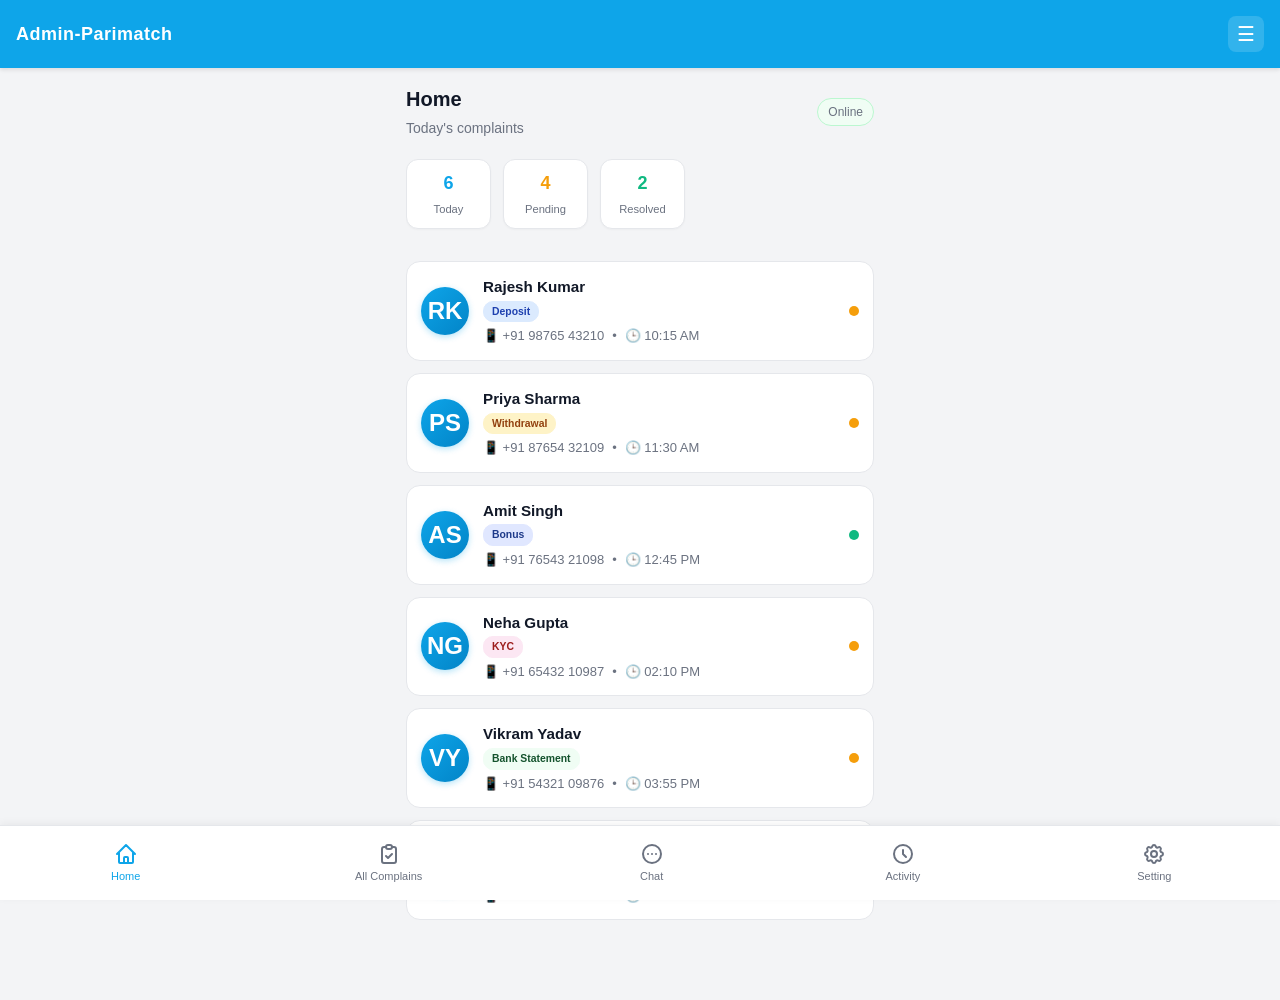
==== Site/admin/index.html @ ba417d4a "Add Admin-Parimatch mobile panel to Site/admin — HTML/CSS/JS - Home: today's users list with complai" ====
<!DOCTYPE html>
<html lang="en">
<head>
  <meta charset="UTF-8">
  <meta name="viewport" content="width=device-width, initial-scale=1.0">
  <title>Admin-Parimatch | Home</title>
  <link rel="stylesheet" href="style.css">
</head>
<body>

  <!-- Header -->
  <header class="admin-header">
    <h1>Admin-Parimatch</h1>
    <button class="nav-toggle" aria-label="Menu">&#9776;</button>
  </header>

  <div class="container">
    <header class="page-header">
      <div>
        <h2>Home</h2>
        <div class="page-subtitle">Today's complaints</div>
      </div>
      <span style="font-size:0.75rem;color:var(--text-muted);background:#f0fdf4;border:1px solid #bbf7d0;border-radius:20px;padding:4px 10px;">Online</span>
    </header>

    <!-- Stats -->
    <div class="stat-row">
      <div class="stat-chip">
        <div class="value" id="stat-total">0</div>
        <div class="label">Today</div>
      </div>
      <div class="stat-chip">
        <div class="value" id="stat-pending" style="color:var(--warning)">0</div>
        <div class="label">Pending</div>
      </div>
      <div class="stat-chip">
        <div class="value" id="stat-resolved" style="color:var(--success)">0</div>
        <div class="label">Resolved</div>
      </div>
    </div>

    <!-- User List -->
    <div class="user-list" id="userList">
      <!-- Complaint cards injected here by JS -->
    </div>
  </div>

  <!-- Bottom Navigation -->
  <nav class="bottom-nav">
    <a href="index.html" class="nav-item active" aria-current="page">
      <svg class="icon" fill="none" stroke="currentColor" viewBox="0 0 24 24"><path stroke-linecap="round" stroke-linejoin="round" stroke-width="2" d="M3 12l2-2m0 0l7-7 7 7M5 10v10a1 1 0 001 1h3m10-11l2 2m-2-2v10a1 1 0 01-1 1h-3m-6 0a1 1 0 001-1v-4a1 1 0 011-1h2a1 1 0 011 1v4a1 1 0 001 1m-6 0h6"></path></svg>
      <span>Home</span>
    </a>
    <a href="all-complaints.html" class="nav-item">
      <svg class="icon" fill="none" stroke="currentColor" viewBox="0 0 24 24"><path stroke-linecap="round" stroke-linejoin="round" stroke-width="2" d="M9 5H7a2 2 0 00-2 2v12a2 2 0 002 2h10a2 2 0 002-2V7a2 2 0 00-2-2h-2M9 5a2 2 0 002 2h2a2 2 0 002-2M9 5a2 2 0 012-2h2a2 2 0 012 2m-6 9l2 2 4-4"></path></svg>
      <span>All Complains</span>
    </a>
    <a href="chat-manage.html" class="nav-item">
      <svg class="icon" fill="none" stroke="currentColor" viewBox="0 0 24 24"><path stroke-linecap="round" stroke-linejoin="round" stroke-width="2" d="M8 12h.01M12 12h.01M16 12h.01M21 12a9 9 0 11-18 0 9 9 0 0118 0z"></path></svg>
      <span>Chat</span>
    </a>
    <a href="activity.html" class="nav-item">
      <svg class="icon" fill="none" stroke="currentColor" viewBox="0 0 24 24"><path stroke-linecap="round" stroke-linejoin="round" stroke-width="2" d="M12 8v4l3 3m6-3a9 9 0 11-18 0 9 9 0 0118 0z"></path></svg>
      <span>Activity</span>
    </a>
    <a href="setting.html" class="nav-item">
      <svg class="icon" fill="none" stroke="currentColor" viewBox="0 0 24 24"><path stroke-linecap="round" stroke-linejoin="round" stroke-width="2" d="M10.325 4.317c.426-1.756 2.924-1.756 3.35 0a1.724 1.724 0 002.573 1.066c1.543-.94 3.31.826 2.37 2.37a1.724 1.724 0 001.065 2.572c1.756.426 1.756 2.924 0 3.35a1.724 1.724 0 00-1.066 2.573c.94 1.543-.826 3.31-2.37 2.37a1.724 1.724 0 00-2.572 1.065c-.426 1.756-2.924 1.756-3.35 0a1.724 1.724 0 00-2.573-1.066c-1.543.94-3.31-.826-2.37-2.37a1.724 1.724 0 00-1.065-2.572c-1.756-.426-1.756-2.924 0-3.35a1.724 1.724 0 001.066-2.573c-.94-1.543.826-3.31 2.37-2.37.996.608 2.296.07 2.572-1.065z"></path><path stroke-linecap="round" stroke-linejoin="round" stroke-width="2" d="M15 12a3 3 0 11-6 0 3 3 0 016 0z"></path></svg>
      <span>Setting</span>
    </a>
  </nav>

  <script src="script.js"></script>
</body>
</html>
---- Site/admin/style.css ----
/* Admin-Parimatch — Mobile First CSS */
* {
  margin: 0;
  padding: 0;
  box-sizing: border-box;
}

:root {
  --primary: #0ea5e9;
  --primary-dark: #0284c7;
  --bg: #f3f4f6;
  --card: #ffffff;
  --text: #111827;
  --text-muted: #6b7280;
  --border: #e5e7eb;
  --success: #10b981;
  --danger: #ef4444;
  --warning: #f59e0b;
}

html {
  font-size: 16px;
}

body {
  font-family: -apple-system, BlinkMacSystemFont, 'Segoe UI', Roboto, 'Helvetica Neue', Arial, sans-serif;
  background: var(--bg);
  color: var(--text);
  line-height: 1.5;
  overflow-x: hidden;
  -webkit-tap-highlight-color: transparent;
}

/* Header */
.admin-header {
  background: var(--primary);
  color: #fff;
  padding: 1rem;
  display: flex;
  align-items: center;
  justify-content: space-between;
  box-shadow: 0 2px 4px rgba(0,0,0,0.1);
}

.admin-header h1 {
  font-size: 1.125rem;
  font-weight: 700;
  letter-spacing: 0.5px;
}

.admin-header .nav-toggle {
  background: rgba(255,255,255,0.15);
  border: none;
  color: #fff;
  width: 36px;
  height: 36px;
  border-radius: 8px;
  cursor: pointer;
  display: flex;
  align-items: center;
  justify-content: center;
  font-size: 1.25rem;
}

/* Bottom Navigation */
.bottom-nav {
  position: fixed;
  bottom: 0;
  left: 0;
  right: 0;
  background: var(--card);
  border-top: 1px solid var(--border);
  display: flex;
  justify-content: space-around;
  padding: 0.6rem 0;
  z-index: 100;
  box-shadow: 0 -2px 8px rgba(0,0,0,0.05);
}

.nav-item {
  display: flex;
  flex-direction: column;
  align-items: center;
  font-size: 0.6875rem;
  color: var(--text-muted);
  text-decoration: none;
  padding: 0.4rem 0.5rem;
  min-width: 60px;
}

.nav-item.active {
  color: var(--primary);
}

.nav-item svg,
.nav-item .icon {
  width: 24px;
  height: 24px;
  margin-bottom: 2px;
}

/* Container */
.container {
  max-width: 500px;
  margin: 0 auto;
  padding: 1rem 1rem 80px 1rem;
}

/* Page header */
.page-header {
  display: flex;
  align-items: center;
  justify-content: space-between;
  margin-bottom: 1.25rem;
}

.page-header h2 {
  font-size: 1.25rem;
  font-weight: 700;
}

.page-subtitle {
  color: var(--text-muted);
  font-size: 0.875rem;
  margin-top: 0.25rem;
}

/* Stat chips */
.stat-row {
  display: flex;
  gap: 0.75rem;
  margin-bottom: 1.5rem;
  overflow-x: auto;
  padding-bottom: 0.5rem;
}

.stat-chip {
  flex: 0 0 auto;
  background: var(--card);
  border: 1px solid var(--border);
  border-radius: 12px;
  padding: 0.625rem 0.875rem;
  display: flex;
  flex-direction: column;
  align-items: center;
  gap: 0.25rem;
  min-width: 85px;
  box-shadow: 0 1px 2px rgba(0,0,0,0.03);
}

.stat-chip .value {
  font-size: 1.125rem;
  font-weight: 800;
  color: var(--primary);
}

.stat-chip .label {
  font-size: 0.7rem;
  color: var(--text-muted);
  text-align: center;
}

/* User List */
.user-list {
  display: flex;
  flex-direction: column;
  gap: 0.75rem;
}

.user-card {
  background: var(--card);
  border: 1px solid var(--border);
  border-radius: 14px;
  padding: 0.875rem;
  display: flex;
  align-items: center;
  gap: 0.875rem;
  cursor: pointer;
  transition: transform 0.1s, box-shadow 0.1s;
  text-decoration: none;
  color: inherit;
}

.user-card:active {
  transform: scale(0.98);
  background: #fafafa;
}

.user-card:hover {
  box-shadow: 0 4px 12px rgba(0,0,0,0.06);
  border-color: var(--primary);
}

.user-avatar {
  width: 48px;
  height: 48px;
  border-radius: 50%;
  background: linear-gradient(135deg, var(--primary), var(--primary-dark));
  color: #fff;
  display: flex;
  align-items: center;
  justify-content: center;
  font-size: 1.5rem;
  font-weight: 700;
  flex-shrink: 0;
  box-shadow: 0 2px 6px rgba(14,165,233,0.3);
}

.user-info {
  flex: 1;
}

.user-name {
  font-weight: 700;
  font-size: 0.95rem;
  color: var(--text);
  margin-bottom: 0.125rem;
}

.user-type {
  font-size: 0.8125rem;
  color: var(--text-muted);
  margin-bottom: 0.25rem;
  display: flex;
  align-items: center;
  gap: 0.4rem;
}

.user-type .badge {
  font-size: 0.65rem;
  padding: 2px 8px;
  border-radius: 10px;
  background: #eff6ff;
  color: var(--primary);
  font-weight: 600;
  border: 1px solid #dbeafe;
}

.user-meta {
  font-size: 0.8125rem;
  color: var(--text-muted);
  display: flex;
  gap: 0.5rem;
}

.user-arrow {
  width: 24px;
  height: 24px;
  color: var(--text-muted);
  flex-shrink: 0;
}

/* Empty state */
.empty-state {
  text-align: center;
  padding: 3rem 1rem;
  color: var(--text-muted);
}

.empty-state .icon {
  font-size: 3rem;
  margin-bottom: 1rem;
  opacity: 0.5;
}

/* Detail Page */
.detail-header {
  background: var(--card);
  border-bottom: 1px solid var(--border);
  padding: 1rem;
  display: flex;
  align-items: center;
  gap: 0.875rem;
}

.back-btn {
  background: none;
  border: none;
  color: var(--text-muted);
  font-size: 1.25rem;
  cursor: pointer;
  padding: 0.25rem;
}

.detail-header h2 {
  font-size: 1rem;
  font-weight: 700;
  flex: 1;
}

.detail-body {
  padding: 1rem;
}

.detail-section {
  margin-bottom: 1.5rem;
}

.detail-section:last-child {
  margin-bottom: 0;
}

.detail-section h3 {
  font-size: 0.875rem;
  font-weight: 700;
  color: var(--text-muted);
  text-transform: uppercase;
  letter-spacing: 0.5px;
  margin-bottom: 0.75rem;
  display: flex;
  align-items: center;
  gap: 0.5rem;
}

.detail-field {
  background: #f9fafb;
  border: 1px solid var(--border);
  border-radius: 10px;
  padding: 0.875rem 1rem;
  margin-bottom: 0.625rem;
  display: flex;
  align-items: center;
  gap: 0.75rem;
}

.detail-field:last-child {
  margin-bottom: 0;
}

.detail-field .label {
  font-size: 0.8rem;
  color: var(--text-muted);
  font-weight: 600;
  min-width: 150px;
}

.detail-field .value {
  font-size: 0.95rem;
  color: var(--text);
  font-weight: 500;
  flex: 1;
}

.image-preview {
  width: 120px;
  height: 120px;
  border-radius: 10px;
  border: 1px dashed var(--border);
  background: #f9fafb;
  display: flex;
  align-items: center;
  justify-content: center;
  overflow: hidden;
}

.image-preview img {
  width: 100%;
  height: 100%;
  object-fit: cover;
}

.image-placeholder {
  color: var(--text-muted);
  font-size: 0.75rem;
  text-align: center;
}

/* Action buttons */
.action-row {
  display: flex;
  gap: 0.75rem;
  margin-top: 1.5rem;
}

.btn {
  flex: 1;
  padding: 0.875rem;
  border-radius: 12px;
  border: none;
  font-size: 0.95rem;
  font-weight: 600;
  cursor: pointer;
  transition: opacity 0.1s;
}

.btn:active {
  opacity: 0.85;
}

.btn-primary {
  background: var(--primary);
  color: #fff;
}

.btn-outline {
  background: #fff;
  border: 1px solid var(--border);
  color: var(--text);
}

/* Scrollbar */
::-webkit-scrollbar {
  width: 6px;
  height: 6px;
}
::-webkit-scrollbar-track {
  background: transparent;
}
::-webkit-scrollbar-thumb {
  background: #cbd5e1;
  border-radius: 3px;
}

/* Mobile tweaks */
@media (max-width: 480px) {
  .container {
    padding: 0.875rem 0.875rem 80px 0.875rem;
  }
  .stat-chip {
    min-width: 80px;
    padding: 0.5rem 0.625rem;
  }
  .stat-chip .value {
    font-size: 1rem;
  }
}
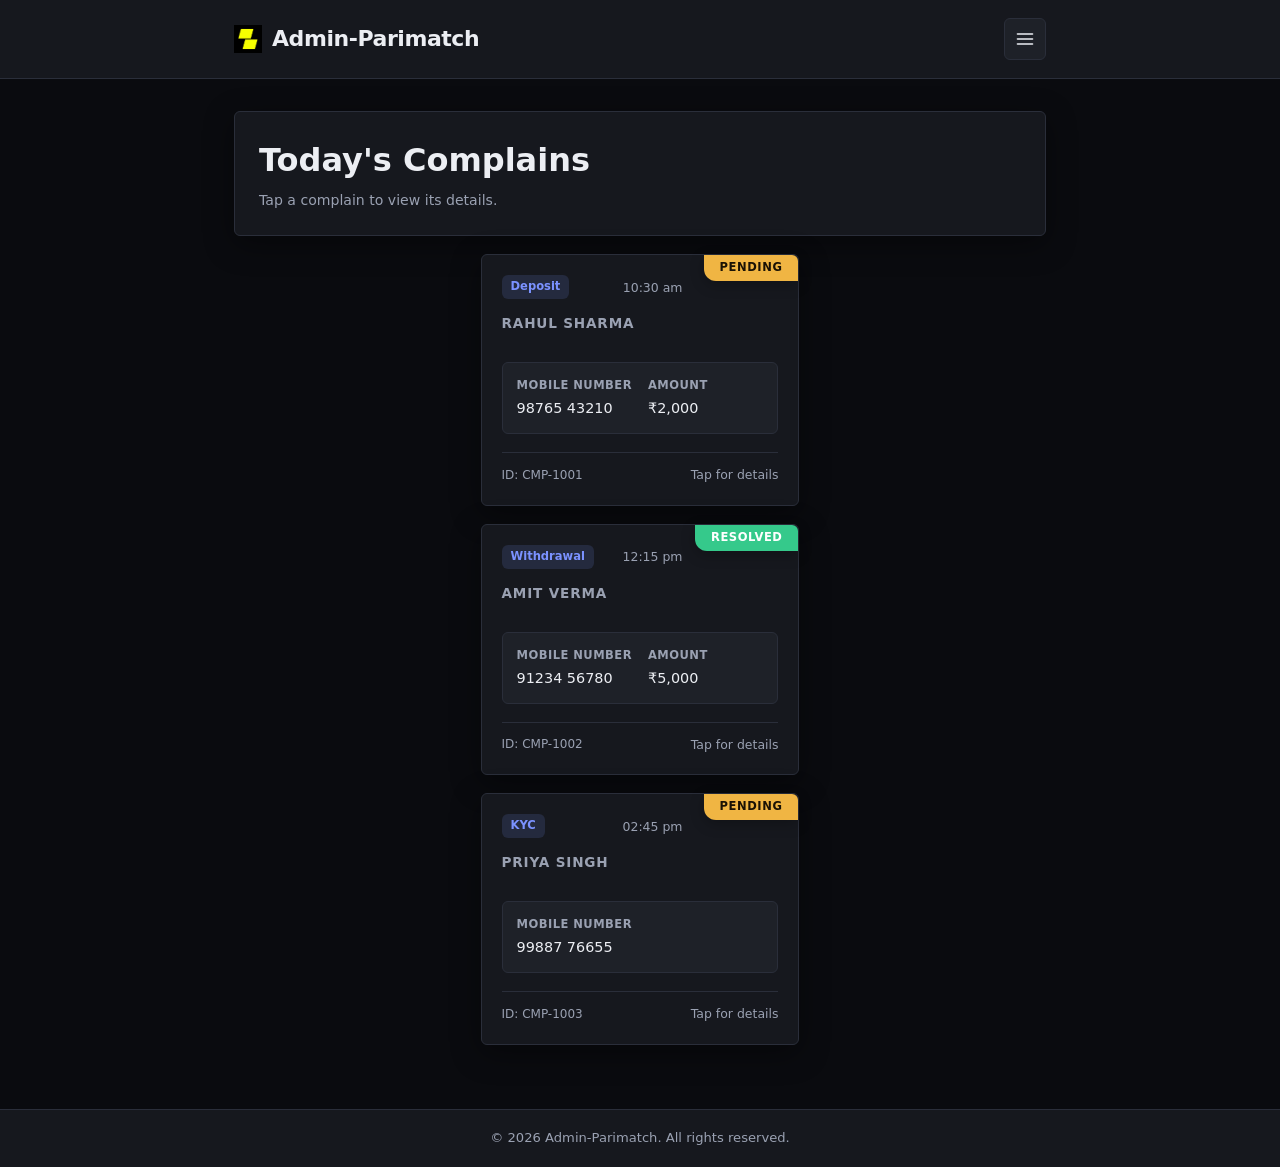
==== commit 7e44f1aa: "Rebuild admin Home with Site design components Co-authored-by: arena-agent <297053741+arena-agent@us" ====
--- a/Site/admin/index.html
+++ b/Site/admin/index.html
@@ -1,74 +1,255 @@
-<!DOCTYPE html>
-<html lang="en">
+<!doctype html>
+<html lang="en" data-theme="dark">
 <head>
-  <meta charset="UTF-8">
-  <meta name="viewport" content="width=device-width, initial-scale=1.0">
-  <title>Admin-Parimatch | Home</title>
-  <link rel="stylesheet" href="style.css">
+  <meta charset="UTF-8" />
+  <meta name="viewport" content="width=device-width, initial-scale=1.0" />
+  <title>Home | Admin-Parimatch</title>
+  <link rel="icon" type="image/png" href="../public/logo/logo.png" />
+  <link rel="stylesheet" href="../src/own-library.css" />
+  <link rel="stylesheet" href="../src/index.css" />
 </head>
 <body>
-
-  <!-- Header -->
-  <header class="admin-header">
-    <h1>Admin-Parimatch</h1>
-    <button class="nav-toggle" aria-label="Menu">&#9776;</button>
+  <header class="page-header">
+    <div class="header-inner">
+      <img class="logo-icon" src="../public/logo/logo.png" alt="Parimatch logo" />
+      <div class="logo-text">Admin-Parimatch</div>
+      <button class="menu-btn" id="menuButton" type="button" aria-label="Menu" aria-expanded="false">
+        <svg viewBox="0 0 24 24" fill="none" stroke="currentColor" stroke-width="2" stroke-linecap="round" aria-hidden="true">
+          <line x1="3" y1="6" x2="21" y2="6" />
+          <line x1="3" y1="12" x2="21" y2="12" />
+          <line x1="3" y1="18" x2="21" y2="18" />
+        </svg>
+      </button>
+    </div>
   </header>
 
-  <div class="container">
-    <header class="page-header">
-      <div>
-        <h2>Home</h2>
-        <div class="page-subtitle">Today's complaints</div>
+  <div class="menu-overlay" id="menuOverlay"></div>
+  <nav class="side-menu" id="sideMenu" aria-label="Admin menu">
+    <div class="side-menu-head">
+      <img src="../public/logo/logo.png" alt="" />
+      <span>Admin-Parimatch</span>
+      <button class="side-close" id="menuClose" type="button" aria-label="Close menu">
+        <svg viewBox="0 0 24 24" fill="none" stroke="currentColor" stroke-width="2" stroke-linecap="round" aria-hidden="true">
+          <line x1="18" y1="6" x2="6" y2="18" />
+          <line x1="6" y1="6" x2="18" y2="18" />
+        </svg>
+      </button>
+    </div>
+    <a class="side-link active" href="index.html">Home</a>
+  </nav>
+
+  <main class="container">
+    <section class="card panel">
+      <h1 class="page-title" style="margin-bottom: 4px;">Today's Complains</h1>
+      <p class="page-sub" style="margin-bottom: 0;">Tap a complain to view its details.</p>
+    </section>
+
+    <section id="complaintList" class="container" style="padding: 0;" aria-label="Today's complaints"></section>
+  </main>
+
+  <div class="overlay" id="complaintOverlay" role="presentation">
+    <section class="modal wide" role="dialog" aria-modal="true" aria-labelledby="detailTitle">
+      <div class="modal-head">
+        <div class="modal-icon accent" aria-hidden="true">
+          <svg viewBox="0 0 24 24" fill="none" stroke="currentColor" stroke-width="2" stroke-linecap="round" stroke-linejoin="round">
+            <path d="M14 2H6a2 2 0 0 0-2 2v16a2 2 0 0 0 2 2h12a2 2 0 0 0 2-2V8z" />
+            <polyline points="14 2 14 8 20 8" />
+            <line x1="16" y1="13" x2="8" y2="13" />
+            <line x1="16" y1="17" x2="8" y2="17" />
+          </svg>
+        </div>
+        <div class="modal-title">
+          <h3 id="detailTitle">Complain Details</h3>
+          <p id="detailSubtitle"></p>
+        </div>
+        <button class="modal-close" id="detailClose" type="button" aria-label="Close details">
+          <svg viewBox="0 0 24 24" fill="none" stroke="currentColor" stroke-width="2" stroke-linecap="round" aria-hidden="true">
+            <line x1="18" y1="6" x2="6" y2="18" />
+            <line x1="6" y1="6" x2="18" y2="18" />
+          </svg>
+        </button>
       </div>
-      <span style="font-size:0.75rem;color:var(--text-muted);background:#f0fdf4;border:1px solid #bbf7d0;border-radius:20px;padding:4px 10px;">Online</span>
-    </header>
-
-    <!-- Stats -->
-    <div class="stat-row">
-      <div class="stat-chip">
-        <div class="value" id="stat-total">0</div>
-        <div class="label">Today</div>
+      <div class="modal-body">
+        <dl class="kv" id="detailFields"></dl>
       </div>
-      <div class="stat-chip">
-        <div class="value" id="stat-pending" style="color:var(--warning)">0</div>
-        <div class="label">Pending</div>
+      <div class="modal-actions">
+        <button class="btn secondary" id="detailDone" type="button">Close</button>
       </div>
-      <div class="stat-chip">
-        <div class="value" id="stat-resolved" style="color:var(--success)">0</div>
-        <div class="label">Resolved</div>
-      </div>
+    </section>
+  </div>
+
+  <footer>
+    <div class="footer-main">
+      <p>&copy; 2026 Admin-Parimatch. All rights reserved.</p>
     </div>
-
-    <!-- User List -->
-    <div class="user-list" id="userList">
-      <!-- Complaint cards injected here by JS -->
-    </div>
-  </div>
-
-  <!-- Bottom Navigation -->
-  <nav class="bottom-nav">
-    <a href="index.html" class="nav-item active" aria-current="page">
-      <svg class="icon" fill="none" stroke="currentColor" viewBox="0 0 24 24"><path stroke-linecap="round" stroke-linejoin="round" stroke-width="2" d="M3 12l2-2m0 0l7-7 7 7M5 10v10a1 1 0 001 1h3m10-11l2 2m-2-2v10a1 1 0 01-1 1h-3m-6 0a1 1 0 001-1v-4a1 1 0 011-1h2a1 1 0 011 1v4a1 1 0 001 1m-6 0h6"></path></svg>
-      <span>Home</span>
-    </a>
-    <a href="all-complaints.html" class="nav-item">
-      <svg class="icon" fill="none" stroke="currentColor" viewBox="0 0 24 24"><path stroke-linecap="round" stroke-linejoin="round" stroke-width="2" d="M9 5H7a2 2 0 00-2 2v12a2 2 0 002 2h10a2 2 0 002-2V7a2 2 0 00-2-2h-2M9 5a2 2 0 002 2h2a2 2 0 002-2M9 5a2 2 0 012-2h2a2 2 0 012 2m-6 9l2 2 4-4"></path></svg>
-      <span>All Complains</span>
-    </a>
-    <a href="chat-manage.html" class="nav-item">
-      <svg class="icon" fill="none" stroke="currentColor" viewBox="0 0 24 24"><path stroke-linecap="round" stroke-linejoin="round" stroke-width="2" d="M8 12h.01M12 12h.01M16 12h.01M21 12a9 9 0 11-18 0 9 9 0 0118 0z"></path></svg>
-      <span>Chat</span>
-    </a>
-    <a href="activity.html" class="nav-item">
-      <svg class="icon" fill="none" stroke="currentColor" viewBox="0 0 24 24"><path stroke-linecap="round" stroke-linejoin="round" stroke-width="2" d="M12 8v4l3 3m6-3a9 9 0 11-18 0 9 9 0 0118 0z"></path></svg>
-      <span>Activity</span>
-    </a>
-    <a href="setting.html" class="nav-item">
-      <svg class="icon" fill="none" stroke="currentColor" viewBox="0 0 24 24"><path stroke-linecap="round" stroke-linejoin="round" stroke-width="2" d="M10.325 4.317c.426-1.756 2.924-1.756 3.35 0a1.724 1.724 0 002.573 1.066c1.543-.94 3.31.826 2.37 2.37a1.724 1.724 0 001.065 2.572c1.756.426 1.756 2.924 0 3.35a1.724 1.724 0 00-1.066 2.573c.94 1.543-.826 3.31-2.37 2.37a1.724 1.724 0 00-2.572 1.065c-.426 1.756-2.924 1.756-3.35 0a1.724 1.724 0 00-2.573-1.066c-1.543.94-3.31-.826-2.37-2.37a1.724 1.724 0 00-1.065-2.572c-1.756-.426-1.756-2.924 0-3.35a1.724 1.724 0 001.066-2.573c-.94-1.543.826-3.31 2.37-2.37.996.608 2.296.07 2.572-1.065z"></path><path stroke-linecap="round" stroke-linejoin="round" stroke-width="2" d="M15 12a3 3 0 11-6 0 3 3 0 016 0z"></path></svg>
-      <span>Setting</span>
-    </a>
-  </nav>
-
-  <script src="script.js"></script>
+  </footer>
+
+  <script>
+    const todayAt = (hour, minute) => {
+      const date = new Date();
+      date.setHours(hour, minute, 0, 0);
+      return date.toISOString();
+    };
+
+    const complaints = [
+      {
+        id: 'CMP-1001',
+        userName: 'Rahul Sharma',
+        mobile: '98765 43210',
+        email: 'rahul@example.com',
+        type: 'Deposit',
+        amount: '₹2,000',
+        message: 'Payment deducted but balance is not updated.',
+        status: 'pending',
+        createdAt: todayAt(10, 30),
+      },
+      {
+        id: 'CMP-1002',
+        userName: 'Amit Verma',
+        mobile: '91234 56780',
+        email: 'amit@example.com',
+        type: 'Withdrawal',
+        amount: '₹5,000',
+        message: 'Withdrawal has not reached my bank account.',
+        status: 'resolved',
+        createdAt: todayAt(12, 15),
+      },
+      {
+        id: 'CMP-1003',
+        userName: 'Priya Singh',
+        mobile: '99887 76655',
+        email: 'priya@example.com',
+        type: 'KYC',
+        amount: '',
+        message: 'My KYC document needs to be reviewed.',
+        status: 'pending',
+        createdAt: todayAt(14, 45),
+      },
+    ];
+
+    const complaintList = document.getElementById('complaintList');
+    const complaintOverlay = document.getElementById('complaintOverlay');
+    const detailTitle = document.getElementById('detailTitle');
+    const detailSubtitle = document.getElementById('detailSubtitle');
+    const detailFields = document.getElementById('detailFields');
+    let lastOpenedCard = null;
+
+    const statusTone = (status) => status === 'resolved' ? 'success' : 'warning';
+    const statusLabel = (status) => status.charAt(0).toUpperCase() + status.slice(1);
+    const formatTime = (date) => new Date(date).toLocaleTimeString('en-IN', {
+      hour: '2-digit',
+      minute: '2-digit',
+    });
+    const formatDate = (date) => new Date(date).toLocaleString('en-IN', {
+      dateStyle: 'medium',
+      timeStyle: 'short',
+    });
+
+    complaintList.innerHTML = complaints.map((complaint) => `
+      <article
+        class="card complain-item"
+        data-complaint-id="${complaint.id}"
+        role="button"
+        tabindex="0"
+        aria-label="View ${complaint.userName}'s ${complaint.type} complain"
+        style="cursor: pointer;"
+      >
+        <span class="complain-status ${statusTone(complaint.status)}">${statusLabel(complaint.status)}</span>
+        <div class="complain-item-head">
+          <span class="badge info">${complaint.type}</span>
+          <time class="complain-item-date" datetime="${complaint.createdAt}">${formatTime(complaint.createdAt)}</time>
+        </div>
+        <h2 class="complain-item-title">${complaint.userName}</h2>
+        <div class="complain-details-grid">
+          <div class="complain-detail">
+            <span class="complain-detail-label">Mobile Number</span>
+            <span class="complain-detail-value">${complaint.mobile}</span>
+          </div>
+          ${complaint.amount ? `
+            <div class="complain-detail">
+              <span class="complain-detail-label">Amount</span>
+              <span class="complain-detail-value">${complaint.amount}</span>
+            </div>
+          ` : ''}
+        </div>
+        <div class="complain-item-foot">
+          <span class="complain-item-id">ID: ${complaint.id}</span>
+          <span class="complain-item-date">Tap for details</span>
+        </div>
+      </article>
+    `).join('');
+
+    function openComplaint(id, card) {
+      const complaint = complaints.find((item) => item.id === id);
+      if (!complaint) return;
+
+      lastOpenedCard = card;
+      detailTitle.textContent = `${complaint.type} Complain`;
+      detailSubtitle.textContent = `${complaint.id} · ${formatDate(complaint.createdAt)}`;
+
+      const fields = [
+        ['User Name', complaint.userName],
+        ['Mobile Number', complaint.mobile],
+        ['E-mail ID', complaint.email],
+        ['Complain Type', complaint.type],
+        ['Amount', complaint.amount || '-'],
+        ['Message', complaint.message],
+        ['Status', statusLabel(complaint.status)],
+      ];
+      detailFields.innerHTML = fields.map(([label, value]) => `
+        <dt>${label}</dt>
+        <dd>${value}</dd>
+      `).join('');
+
+      complaintOverlay.classList.add('open');
+      document.body.classList.add('no-scroll');
+      document.getElementById('detailClose').focus();
+    }
+
+    function closeComplaint() {
+      complaintOverlay.classList.remove('open');
+      document.body.classList.remove('no-scroll');
+      if (lastOpenedCard) lastOpenedCard.focus();
+    }
+
+    document.querySelectorAll('[data-complaint-id]').forEach((card) => {
+      card.addEventListener('click', () => openComplaint(card.dataset.complaintId, card));
+      card.addEventListener('keydown', (event) => {
+        if (event.key === 'Enter' || event.key === ' ') {
+          event.preventDefault();
+          openComplaint(card.dataset.complaintId, card);
+        }
+      });
+    });
+
+    document.getElementById('detailClose').addEventListener('click', closeComplaint);
+    document.getElementById('detailDone').addEventListener('click', closeComplaint);
+    complaintOverlay.addEventListener('click', (event) => {
+      if (event.target === complaintOverlay) closeComplaint();
+    });
+
+    const menuButton = document.getElementById('menuButton');
+    const menuOverlay = document.getElementById('menuOverlay');
+    const sideMenu = document.getElementById('sideMenu');
+    const menuClose = document.getElementById('menuClose');
+
+    function setMenu(open) {
+      menuOverlay.classList.toggle('open', open);
+      sideMenu.classList.toggle('open', open);
+      menuButton.setAttribute('aria-expanded', String(open));
+      if (open) menuClose.focus();
+      else menuButton.focus();
+    }
+
+    menuButton.addEventListener('click', () => setMenu(true));
+    menuClose.addEventListener('click', () => setMenu(false));
+    menuOverlay.addEventListener('click', () => setMenu(false));
+
+    document.addEventListener('keydown', (event) => {
+      if (event.key !== 'Escape') return;
+      if (complaintOverlay.classList.contains('open')) closeComplaint();
+      if (sideMenu.classList.contains('open')) setMenu(false);
+    });
+  </script>
 </body>
 </html>
--- a/Site/src/own-library.css
+++ b/Site/src/own-library.css
@@ -0,0 +1,400 @@
+/* ============================================================
+   OWN Library — consolidated design tokens + components
+   (unofficial local build: tokens/classes OWN LABRARY se liye hain)
+   ============================================================ */
+
+/* ---------- Design tokens ---------- */
+:root {
+  --bg: #f4f5f7;
+  --card: #ffffff;
+  --text: #1f2430;
+  --muted: #6b7280;
+  --border: #e5e7eb;
+  --shadow: 0 8px 30px rgba(0, 0, 0, 0.08);
+  --accent: #4f6bed;
+  --accent-soft: rgba(79, 107, 237, 0.10);
+  --yes: #22a06b;
+  --yes-soft: rgba(34, 160, 107, 0.12);
+  --no: #e5484d;
+  --no-soft: rgba(229, 72, 77, 0.12);
+  --warn: #c2740a;
+  --warn-soft: rgba(194, 116, 10, 0.13);
+  --track-off: #d8dce3;
+  --radius: 6px;
+}
+
+[data-theme="dark"] {
+  --bg: #12141a;
+  --card: #1c1f28;
+  --text: #eceef3;
+  --muted: #9aa1b2;
+  --border: #2a2e3a;
+  --shadow: 0 8px 30px rgba(0, 0, 0, 0.4);
+  --accent: #7b92ff;
+  --accent-soft: rgba(123, 146, 255, 0.14);
+  --yes: #35c98b;
+  --yes-soft: rgba(53, 201, 139, 0.16);
+  --no: #ff6b6f;
+  --no-soft: rgba(229, 72, 77, 0.16);
+  --warn: #f0b543;
+  --warn-soft: rgba(240, 181, 67, 0.16);
+  --track-off: #3a4050;
+}
+
+* { box-sizing: border-box; margin: 0; padding: 0; }
+
+body {
+  min-height: 100vh;
+  background: var(--bg);
+  color: var(--text);
+  font-family: system-ui, -apple-system, "Segoe UI", Roboto, sans-serif;
+  font-size: 15px;
+  line-height: 1.55;
+  transition: background 0.3s, color 0.3s;
+}
+
+:focus-visible { outline: 2px solid var(--accent); outline-offset: 2px; }
+[hidden] { display: none !important; }
+
+/* ---------- Theme toggle ---------- */
+.theme-toggle {
+  width: 46px;
+  height: 46px;
+  border-radius: var(--radius);
+  border: 1px solid var(--border);
+  background: var(--card);
+  color: var(--text);
+  display: flex;
+  align-items: center;
+  justify-content: center;
+  cursor: pointer;
+  box-shadow: var(--shadow);
+  transition: transform 0.2s, background 0.3s;
+}
+.theme-toggle:hover { transform: scale(1.08); }
+.theme-toggle svg { width: 22px; height: 22px; }
+.theme-toggle .icon-sun { display: none; }
+[data-theme="dark"] .theme-toggle .icon-sun { display: block; }
+[data-theme="dark"] .theme-toggle .icon-moon { display: none; }
+
+/* ---------- Cards / panels ---------- */
+.card, .panel {
+  background: var(--card);
+  border: 1px solid var(--border);
+  border-radius: var(--radius);
+  box-shadow: var(--shadow);
+  padding: 24px;
+  transition: background 0.3s, border-color 0.3s;
+}
+.card h2, .panel h2 {
+  font-size: 0.85rem;
+  text-transform: uppercase;
+  letter-spacing: 0.06em;
+  color: var(--muted);
+  margin-bottom: 14px;
+}
+.panel-note { color: var(--muted); font-size: 0.85rem; margin-bottom: 18px; }
+
+/* ---------- Buttons ---------- */
+.btn {
+  display: inline-flex;
+  align-items: center;
+  justify-content: center;
+  gap: 7px;
+  padding: 10px 20px;
+  border-radius: var(--radius);
+  font-family: inherit;
+  font-size: 0.95rem;
+  font-weight: 600;
+  line-height: 1;
+  cursor: pointer;
+  border: 1px solid transparent;
+  transition: transform 0.15s, opacity 0.2s, background 0.2s, border-color 0.2s, color 0.2s;
+}
+.btn svg { width: 16px; height: 16px; flex: 0 0 auto; }
+.btn:hover:not(:disabled) { transform: translateY(-2px); opacity: 0.92; }
+.btn:active:not(:disabled) { transform: translateY(0); }
+.btn:disabled { opacity: 0.45; cursor: not-allowed; }
+.btn.loading { opacity: 0.8; cursor: progress; }
+.btn.primary { background: var(--accent); color: #fff; }
+.btn.secondary { background: var(--bg); border-color: var(--border); color: var(--text); }
+.btn.secondary:hover:not(:disabled) { border-color: var(--accent); color: var(--accent); }
+.btn.success { background: var(--yes); color: #fff; }
+.btn.danger { background: var(--no); color: #fff; }
+.btn.outline { background: transparent; border-color: var(--border); color: var(--text); }
+.btn.outline:hover:not(:disabled) { border-color: var(--accent); color: var(--accent); }
+.btn.ghost { background: transparent; color: var(--accent); }
+.btn.ghost:hover:not(:disabled) { background: var(--bg); }
+.btn.sm { padding: 6px 14px; font-size: 0.82rem; }
+.btn.lg { padding: 14px 28px; font-size: 1.05rem; }
+.btn.full { width: 100%; }
+.spin {
+  width: 14px; height: 14px;
+  border: 2px solid currentColor;
+  border-right-color: transparent;
+  border-radius: 50%;
+  animation: spin 0.7s linear infinite;
+  flex: 0 0 auto;
+}
+@keyframes spin { to { transform: rotate(360deg); } }
+
+/* ---------- Modal / overlay ---------- */
+.overlay {
+  position: fixed;
+  inset: 0;
+  z-index: 70;
+  display: flex;
+  align-items: center;
+  justify-content: center;
+  padding: 16px;
+  background: rgba(0, 0, 0, 0.5);
+  opacity: 0;
+  visibility: hidden;
+  transition: opacity 0.22s, visibility 0.22s;
+}
+.overlay.open { opacity: 1; visibility: visible; }
+body.no-scroll { overflow: hidden; }
+
+.modal {
+  width: min(440px, 100%);
+  max-height: calc(100vh - 32px);
+  overflow-y: auto;
+  background: var(--card);
+  border: 1px solid var(--border);
+  border-radius: var(--radius);
+  box-shadow: 0 24px 60px rgba(0, 0, 0, 0.25);
+  padding: 22px;
+  transform: scale(0.96) translateY(10px);
+  transition: transform 0.22s cubic-bezier(0.2, 0.9, 0.3, 1.05);
+}
+.overlay.open .modal { transform: scale(1) translateY(0); }
+.modal.wide { width: min(560px, 100%); }
+
+.modal-head { display: flex; align-items: flex-start; gap: 12px; margin-bottom: 14px; }
+.modal-icon {
+  width: 38px; height: 38px;
+  border-radius: var(--radius);
+  display: flex; align-items: center; justify-content: center;
+  flex: 0 0 auto;
+}
+.modal-icon svg { width: 19px; height: 19px; }
+.modal-icon.danger { background: var(--no-soft); color: var(--no); }
+.modal-icon.accent { background: var(--accent-soft); color: var(--accent); }
+.modal-icon.success { background: var(--yes-soft); color: var(--yes); }
+.modal-icon.warning { background: var(--warn-soft); color: var(--warn); }
+.modal-title { flex: 1; min-width: 0; padding-top: 1px; }
+.modal-title h3 { font-size: 1.05rem; margin-bottom: 3px; }
+.modal-title p { color: var(--muted); font-size: 0.85rem; line-height: 1.5; }
+.modal-close {
+  width: 30px; height: 30px;
+  border: 0;
+  border-radius: var(--radius);
+  background: transparent;
+  color: var(--muted);
+  display: flex; align-items: center; justify-content: center;
+  cursor: pointer;
+  flex: 0 0 auto;
+  transition: background 0.2s, color 0.2s;
+}
+.modal-close:hover { background: var(--bg); color: var(--text); }
+.modal-close svg { width: 16px; height: 16px; }
+.modal-body { color: var(--muted); font-size: 0.87rem; line-height: 1.6; }
+.modal-body strong { color: var(--text); }
+.modal-field { display: flex; flex-direction: column; gap: 6px; margin-top: 14px; }
+.modal-field label { font-size: 0.8rem; font-weight: 600; color: var(--text); }
+.modal-field input,
+.modal-field select {
+  width: 100%;
+  height: 42px;
+  padding: 0 12px;
+  border: 1px solid var(--border);
+  border-radius: var(--radius);
+  background: var(--card);
+  color: var(--text);
+  font-family: inherit;
+  font-size: 0.9rem;
+}
+.modal-field input:focus,
+.modal-field select:focus {
+  outline: none;
+  border-color: var(--accent);
+  box-shadow: 0 0 0 3px var(--accent-soft);
+}
+.modal-actions {
+  display: flex;
+  align-items: center;
+  justify-content: flex-end;
+  gap: 8px;
+  margin-top: 20px;
+  flex-wrap: wrap;
+}
+@media (max-width: 480px) {
+  .modal { padding: 18px; }
+  .modal-actions .btn { flex: 1; }
+}
+
+/* ---------- Select ---------- */
+.select-wrap { position: relative; }
+.select {
+  appearance: none;
+  -webkit-appearance: none;
+  width: 100%;
+  height: 44px;
+  padding: 0 40px 0 13px;
+  border: 1px solid var(--border);
+  border-radius: var(--radius);
+  background: var(--card);
+  color: var(--text);
+  font-family: inherit;
+  font-size: 0.9rem;
+  cursor: pointer;
+  transition: border-color 0.2s, box-shadow 0.2s, background 0.2s;
+}
+.select:hover { border-color: var(--muted); }
+.select:focus { outline: none; border-color: var(--accent); box-shadow: 0 0 0 3px var(--accent-soft); }
+.select:disabled { background: var(--bg); color: var(--muted); cursor: not-allowed; }
+.select option { background: var(--card); color: var(--text); }
+.chev {
+  position: absolute;
+  right: 13px;
+  top: 50%;
+  transform: translateY(-50%);
+  color: var(--muted);
+  pointer-events: none;
+  display: flex;
+}
+.chev svg { width: 16px; height: 16px; }
+.help { font-size: 0.75rem; color: var(--muted); line-height: 1.4; }
+.help.error { color: var(--no); }
+.field.has-error .select { border-color: var(--no); }
+.field.has-error .chev { color: var(--no); }
+
+/* ---------- Badges ---------- */
+.badge {
+  display: inline-flex;
+  align-items: center;
+  gap: 5px;
+  padding: 3px 9px;
+  border-radius: var(--radius);
+  font-size: 0.72rem;
+  font-weight: 700;
+  white-space: nowrap;
+}
+.badge .dot { width: 6px; height: 6px; border-radius: 50%; background: currentColor; }
+.badge.success { background: var(--yes-soft); color: var(--yes); }
+.badge.warning { background: var(--warn-soft); color: var(--warn); }
+.badge.danger { background: var(--no-soft); color: var(--no); }
+.badge.info { background: var(--accent-soft); color: var(--accent); }
+.badge.neutral { background: var(--bg); color: var(--muted); border: 1px solid var(--border); }
+.badge.solid.success { background: var(--yes); color: #fff; }
+.badge.solid.warning { background: var(--warn); color: #fff; }
+.badge.solid.danger { background: var(--no); color: #fff; }
+.badge.solid.info { background: var(--accent); color: #fff; }
+.badge.solid.neutral { background: var(--muted); color: #fff; border: 0; }
+.badge.sm { padding: 1px 6px; font-size: 0.65rem; }
+.badge.lg { padding: 5px 10px; font-size: 0.78rem; }
+.badge.pill { border-radius: 999px; }
+
+/* ---------- Alerts ---------- */
+.alert {
+  display: flex;
+  align-items: flex-start;
+  gap: 11px;
+  padding: 12px 14px;
+  border: 1px solid var(--border);
+  border-radius: var(--radius);
+  background: var(--card);
+}
+.alert.hidden { display: none; }
+.alert-icon {
+  width: 30px; height: 30px;
+  border-radius: var(--radius);
+  display: flex; align-items: center; justify-content: center;
+  flex: 0 0 auto;
+}
+.alert-icon svg { width: 17px; height: 17px; }
+.alert-body { flex: 1; min-width: 0; }
+.alert-body strong { display: block; font-size: 0.87rem; margin-bottom: 2px; }
+.alert-body p { font-size: 0.8rem; line-height: 1.45; color: var(--muted); }
+.alert.info { border-color: rgba(79, 107, 237, 0.28); background: rgba(79, 107, 237, 0.07); }
+.alert.info .alert-icon { background: var(--accent-soft); color: var(--accent); }
+.alert.success { border-color: rgba(34, 160, 107, 0.28); background: rgba(34, 160, 107, 0.07); }
+.alert.success .alert-icon { background: var(--yes-soft); color: var(--yes); }
+.alert.warning { border-color: rgba(194, 116, 10, 0.30); background: rgba(194, 116, 10, 0.08); }
+.alert.warning .alert-icon { background: var(--warn-soft); color: var(--warn); }
+.alert.danger { border-color: rgba(229, 72, 77, 0.28); background: rgba(229, 72, 77, 0.07); }
+.alert.danger .alert-icon { background: var(--no-soft); color: var(--no); }
+[data-theme="dark"] .alert.info { background: rgba(79, 107, 237, 0.12); }
+[data-theme="dark"] .alert.success { background: rgba(53, 201, 139, 0.12); }
+[data-theme="dark"] .alert.warning { background: rgba(240, 181, 67, 0.12); }
+[data-theme="dark"] .alert.danger { background: rgba(229, 72, 77, 0.12); }
+
+/* ---------- App-specific helpers (tokens use karke) ---------- */
+.swatch {
+  display: inline-block;
+  width: 12px; height: 12px;
+  border-radius: 50%;
+  margin-right: 6px;
+  vertical-align: -1px;
+  border: 1px solid rgba(0, 0, 0, 0.25);
+}
+
+/* dice chips (1-6) */
+.dice-row { display: flex; gap: 8px; justify-content: space-between; flex-wrap: wrap; }
+.die {
+  flex: 1 1 0;
+  min-width: 46px;
+  min-height: 48px;
+  padding: 6px;
+  background: var(--card);
+  border: 2px solid var(--border);
+  border-radius: var(--radius);
+  cursor: pointer;
+  display: grid;
+  grid-template: repeat(3, 1fr) / repeat(3, 1fr);
+  place-items: center;
+  transition: border-color 0.15s, background 0.15s, transform 0.15s;
+}
+.die:hover { transform: translateY(-2px); border-color: var(--accent); }
+.die[aria-pressed="true"] { background: var(--accent); border-color: var(--accent); }
+.die .pip { width: 8px; height: 8px; border-radius: 50%; background: var(--text); }
+.die[aria-pressed="true"] .pip { background: #fff; }
+
+/* colour choice chips */
+.chips { display: flex; flex-wrap: wrap; gap: 8px; }
+.chip {
+  flex: 1 1 auto;
+  min-width: 120px;
+  padding: 11px 10px;
+  font-family: inherit;
+  font-weight: 700;
+  font-size: 0.88rem;
+  color: var(--text);
+  background: var(--bg);
+  border: 2px solid transparent;
+  border-radius: var(--radius);
+  cursor: pointer;
+  transition: border-color 0.15s, background 0.15s;
+}
+.chip[aria-pressed="true"] { border-color: var(--accent); background: var(--accent-soft); }
+.chip:disabled { opacity: 0.4; cursor: not-allowed; }
+
+/* key-value rows inside the result modal */
+.kv { display: grid; grid-template-columns: auto 1fr; gap: 6px 12px; font-size: 0.84rem; margin-top: 4px; }
+.kv dt { color: var(--muted); font-weight: 600; }
+.kv dd { margin: 0; font-weight: 700; text-align: right; }
+
+/* move ranking table */
+.rank-table { width: 100%; border-collapse: collapse; font-size: 0.78rem; margin-top: 8px; }
+.rank-table th {
+  text-align: left;
+  font-size: 0.68rem;
+  text-transform: uppercase;
+  letter-spacing: 0.05em;
+  color: var(--muted);
+  padding: 6px 8px;
+  border-bottom: 1px solid var(--border);
+}
+.rank-table td { padding: 7px 8px; border-bottom: 1px solid var(--border); }
+.rank-table tr.best td { background: var(--accent-soft); font-weight: 700; }
+.rank-table tr:last-child td { border-bottom: 0; }
--- a/Site/src/index.css
+++ b/Site/src/index.css
@@ -0,0 +1,1032 @@
+/* Global overrides - matches original dark theme */
+body {
+  background: #0a0b0f;
+  font-family: "DM Sans", system-ui, -apple-system, "Segoe UI", Roboto, sans-serif;
+}
+
+/* Header */
+.page-header {
+  background: #16181e;
+  border-bottom: 1px solid var(--border);
+  position: sticky;
+  top: 0;
+  z-index: 100;
+}
+.header-inner {
+  max-width: 860px;
+  margin: 0 auto;
+  padding: 14px 16px;
+  display: flex;
+  align-items: center;
+  gap: 10px;
+}
+.logo-icon {
+  width: 28px;
+  height: 28px;
+  flex-shrink: 0;
+}
+.logo-text {
+  flex: 1;
+  font-size: 20px;
+  font-weight: 700;
+  letter-spacing: -0.02em;
+}
+
+/* Menu button */
+.menu-btn {
+  width: 42px;
+  height: 42px;
+  border: 1px solid var(--border);
+  background: #1e2128;
+  border-radius: var(--radius);
+  color: var(--text);
+  display: flex;
+  align-items: center;
+  justify-content: center;
+  cursor: pointer;
+  flex-shrink: 0;
+  transition: background 0.2s;
+}
+.menu-btn:hover { background: #242833; }
+.menu-btn svg { width: 20px; height: 20px; }
+
+.menu-overlay {
+  position: fixed;
+  inset: 0;
+  background: rgba(0, 0, 0, 0.55);
+  z-index: 200;
+  opacity: 0;
+  visibility: hidden;
+  transition: opacity 0.3s, visibility 0.3s;
+}
+.menu-overlay.open { opacity: 1; visibility: visible; }
+
+.side-menu {
+  position: fixed;
+  top: 0;
+  left: 0;
+  height: 100%;
+  width: min(300px, 85vw);
+  background: #16181e;
+  border-right: 1px solid var(--border);
+  z-index: 201;
+  transform: translateX(-100%);
+  transition: transform 0.3s cubic-bezier(0.4, 0, 0.2, 1);
+  display: flex;
+  flex-direction: column;
+  padding: 18px 14px;
+  overflow-y: auto;
+}
+.side-menu.open { transform: translateX(0); }
+.side-menu-head {
+  display: flex;
+  align-items: center;
+  gap: 10px;
+  padding-bottom: 14px;
+  margin-bottom: 10px;
+  border-bottom: 1px solid var(--border);
+}
+.side-menu-head img { width: 26px; height: 26px; }
+.side-menu-head span { flex: 1; font-weight: 700; font-size: 1.05rem; }
+.side-close {
+  width: 34px;
+  height: 34px;
+  border: 1px solid var(--border);
+  background: #1e2128;
+  border-radius: var(--radius);
+  color: var(--text);
+  display: flex;
+  align-items: center;
+  justify-content: center;
+  cursor: pointer;
+  flex-shrink: 0;
+}
+.side-close:hover { background: #242833; }
+.side-close svg { width: 16px; height: 16px; }
+.side-menu a.side-link {
+  display: block;
+  padding: 13px 14px;
+  color: var(--text);
+  text-decoration: none;
+  font-size: 0.95rem;
+  font-weight: 600;
+  border-radius: var(--radius);
+  transition: background 0.15s, color 0.15s;
+}
+.side-menu a.side-link:hover { background: #1e2128; color: #F5FF00; }
+.side-menu a.side-link.active { background: #1e2128; color: #F5FF00; }
+
+/* Containers */
+.container {
+  max-width: 860px;
+  margin: 0 auto;
+  padding: 24px 16px 48px;
+  display: flex;
+  flex-direction: column;
+  gap: 18px;
+}
+.container.landing {
+  max-width: 860px;
+  gap: 20px;
+}
+.container.site {
+  max-width: 1040px;
+  padding: 24px 13px 48px;
+}
+.card, .panel { background: #16181e; }
+.page-header, footer { background: #16181e; }
+
+
+/* Landing specific */
+.landing .banner-wrapper {
+  padding: 0;
+  overflow: hidden;
+}
+.landing .banner-wrapper img {
+  display: block;
+  width: 100%;
+  height: auto;
+}
+.banner-fallback {
+  display: grid;
+  place-items: center;
+  min-height: 220px;
+  padding: 24px;
+  color: var(--muted);
+  font-size: 0.88rem;
+  text-align: center;
+}
+.banner-fallback[hidden] { display: none !important; }
+.content {
+  text-align: center;
+  padding: 32px 24px;
+}
+.content h1 {
+  font-size: 1.5rem;
+  line-height: 1.3;
+  font-weight: 700;
+  color: var(--text);
+  margin-bottom: 12px;
+}
+.content p {
+  color: var(--muted);
+  max-width: 640px;
+  margin: 0 auto 22px;
+}
+.feature-list {
+  list-style: none;
+  max-width: 480px;
+  margin: 0 auto 26px;
+  display: flex;
+  flex-direction: column;
+  gap: 14px;
+  text-align: left;
+}
+.feature-list li {
+  display: flex;
+  align-items: center;
+  gap: 12px;
+  font-size: 0.95rem;
+  color: var(--text);
+}
+.feature-icon {
+  width: 34px;
+  height: 34px;
+  border-radius: 50%;
+  display: flex;
+  align-items: center;
+  justify-content: center;
+  flex-shrink: 0;
+  background: #1e2128;
+  color: #c8ccd6;
+}
+.feature-icon svg { width: 17px; height: 17px; }
+.actions {
+  display: flex;
+  justify-content: center;
+  flex-wrap: wrap;
+  gap: 10px;
+}
+.btn.primary {
+  background: #F5FF00;
+  color: #1c1f28;
+  text-decoration: none;
+}
+.btn.primary:hover:not(:disabled) { background: #E8F100; }
+
+/* Intro overlay */
+#introOverlay {
+  position: fixed;
+  inset: 0;
+  z-index: 9999;
+  background: transparent;
+  opacity: 1;
+  transition: opacity 0.7s cubic-bezier(0.4, 0, 0.2, 1);
+}
+#introOverlay iframe {
+  width: 100%;
+  height: 100%;
+  border: 0;
+  display: block;
+}
+#introOverlay.fade-out { opacity: 0; pointer-events: none; }
+body.intro-active { overflow: hidden; }
+
+/* Site specific */
+.banner-wrapper {
+  padding: 0;
+  overflow: hidden;
+}
+.banner-wrapper img {
+  display: block;
+  width: 100%;
+  height: auto;
+}
+.problem-heading {
+  text-align: center;
+  font-size: 1.3rem;
+  font-weight: 700;
+  color: var(--text);
+  margin-top: 6px;
+}
+.problem-card {
+  display: flex;
+  flex-direction: column;
+  align-items: center;
+  gap: 18px;
+  padding: 30px 24px;
+  text-align: center;
+}
+.problem-icon {
+  width: 72px;
+  height: 72px;
+  display: block;
+}
+.problem-title {
+  font-size: 1.05rem;
+  font-weight: 700;
+  color: var(--text);
+}
+.site .btn.primary {
+  width: 100%;
+  max-width: 340px;
+  padding: 16px 28px;
+  font-size: 1.05rem;
+  font-weight: 700;
+}
+
+/* About / Terms */
+.page-title { font-size: 1.6rem; font-weight: 700; margin-bottom: 6px; }
+.page-sub { color: var(--muted); font-size: 0.88rem; margin-bottom: 22px; }
+.tsec { margin-bottom: 26px; }
+.tsec h2 {
+  font-size: 1.05rem; font-weight: 700;
+  color: #F5FF00; margin-bottom: 10px;
+}
+.tsec p { color: var(--muted); font-size: 0.92rem; line-height: 1.7; margin-bottom: 10px; }
+.tsec ul { color: var(--muted); font-size: 0.92rem; line-height: 1.7; padding-left: 22px; margin-bottom: 10px; }
+.tsec li { margin-bottom: 6px; }
+.tsec strong { color: var(--text); }
+.steps { list-style: none; padding-left: 0; }
+.steps li {
+  display: flex; gap: 12px; align-items: flex-start;
+  margin-bottom: 14px;
+}
+.step-num {
+  width: 28px; height: 28px; border-radius: 50%;
+  background: #F5FF00; color: #1c1f28;
+  font-weight: 800; font-size: 0.85rem;
+  display: flex; align-items: center; justify-content: center;
+  flex-shrink: 0;
+}
+
+/* All complains */
+.empty-state {
+  display: flex;
+  flex-direction: column;
+  align-items: center;
+  gap: 16px;
+  padding: 44px 24px;
+  text-align: center;
+}
+.empty-icon {
+  width: 64px; height: 64px;
+  border-radius: 50%;
+  background: #1e2128;
+  display: flex; align-items: center; justify-content: center;
+  color: #c8ccd6;
+}
+.empty-icon svg { width: 28px; height: 28px; }
+.empty-state h2 { font-size: 1.15rem; font-weight: 700; }
+.empty-state p { color: var(--muted); font-size: 0.9rem; max-width: 420px; line-height: 1.6; }
+
+@media (min-width: 768px) {
+  .header-inner { padding: 18px 24px; }
+  .logo-text { font-size: 22px; }
+  .container { padding: 32px 24px 64px; }
+  .container.site { padding: 32px 19px 64px; }
+  .content { padding: 40px 32px; }
+  .content h1 { font-size: 2rem; }
+  .content p { font-size: 1.05rem; }
+  .page-title { font-size: 2rem; }
+}
+
+/* ---------- Complain pages (Site) ---------- */
+.complain-head {
+  display: flex;
+  align-items: center;
+  gap: 14px;
+  margin-bottom: 10px;
+}
+.complain-icon-wrap {
+  width: 52px;
+  height: 52px;
+  border-radius: var(--radius);
+  background: #1e2128;
+  border: 1px solid var(--border);
+  display: flex;
+  align-items: center;
+  justify-content: center;
+  flex-shrink: 0;
+}
+.complain-icon-wrap img {
+  width: 28px;
+  height: 28px;
+}
+.back-link {
+  display: inline-flex;
+  align-items: center;
+  gap: 6px;
+  color: var(--muted);
+  font-size: 0.88rem;
+  font-weight: 600;
+  text-decoration: none;
+  margin-bottom: 14px;
+}
+.back-link:hover { color: #F5FF00; }
+.back-link svg { width: 16px; height: 16px; }
+
+.form-grid {
+  display: grid;
+  gap: 16px;
+}
+@media (min-width: 620px) {
+  .form-grid.two { grid-template-columns: 1fr 1fr; }
+}
+.form-group {
+  display: flex;
+  flex-direction: column;
+  gap: 7px;
+}
+.form-group label {
+  font-size: 0.85rem;
+  font-weight: 700;
+  color: var(--text);
+}
+.form-group label span.req { color: #ff6b6f; margin-left: 3px; }
+.form-group input,
+.form-group select,
+.form-group textarea {
+  width: 100%;
+  border: 1px solid var(--border);
+  border-radius: var(--radius);
+  background: #1e2128;
+  color: var(--text);
+  font-family: inherit;
+  font-size: 0.92rem;
+  padding: 11px 13px;
+  transition: border-color 0.2s, box-shadow 0.2s;
+}
+.form-group input { height: 44px; }
+.form-group select { height: 44px; cursor: pointer; }
+.form-group textarea {
+  min-height: 110px;
+  resize: vertical;
+  line-height: 1.6;
+}
+.form-group input::placeholder,
+.form-group textarea::placeholder { color: var(--muted); opacity: 0.9; }
+.form-group input:focus,
+.form-group select:focus,
+.form-group textarea:focus {
+  outline: none;
+  border-color: #F5FF00;
+  box-shadow: 0 0 0 3px rgba(245,255,0,0.12);
+}
+.form-hint {
+  font-size: 0.78rem;
+  color: var(--muted);
+  line-height: 1.4;
+}
+.form-actions {
+  display: flex;
+  gap: 12px;
+  margin-top: 6px;
+  flex-wrap: wrap;
+}
+.form-actions .btn.primary {
+  min-width: 160px;
+}
+.form-note {
+  background: #1e2128;
+  border: 1px solid var(--border);
+  border-radius: var(--radius);
+  padding: 12px 14px;
+  color: var(--muted);
+  font-size: 0.85rem;
+  line-height: 1.6;
+  margin-top: 8px;
+}
+.form-note strong { color: var(--text); }
+
+/* ---------- File Upload — simple & clean ---------- */
+.file-upload-simple {
+  height: 44px;
+  border: 1px solid var(--border);
+  background: #1e2128;
+  border-radius: var(--radius);
+  display: flex;
+  align-items: center;
+  gap: 10px;
+  padding: 0 10px 0 12px;
+  cursor: pointer;
+  transition: border-color 0.2s, box-shadow 0.2s;
+}
+.file-upload-simple:hover {
+  border-color: #3a4050;
+}
+.file-upload-simple:focus-within {
+  border-color: #F5FF00;
+  box-shadow: 0 0 0 3px rgba(245,255,0,0.12);
+}
+.file-upload-icon-simple {
+  width: 28px;
+  height: 28px;
+  border-radius: 6px;
+  background: #252a36;
+  display: flex;
+  align-items: center;
+  justify-content: center;
+  color: var(--muted);
+  flex-shrink: 0;
+}
+.file-upload-icon-simple svg { width: 14px; height: 14px; }
+.file-upload-name-simple {
+  flex: 1;
+  font-size: 0.88rem;
+  color: var(--muted);
+  white-space: nowrap;
+  overflow: hidden;
+  text-overflow: ellipsis;
+}
+.file-upload-browse {
+  font-size: 0.82rem;
+  font-weight: 700;
+  color: #1c1f28;
+  background: #F5FF00;
+  padding: 6px 12px;
+  border-radius: 6px;
+  flex-shrink: 0;
+}
+.file-upload-clear {
+  width: 26px;
+  height: 26px;
+  border-radius: 50%;
+  border: 1px solid var(--border);
+  background: #16181e;
+  color: var(--muted);
+  display: flex;
+  align-items: center;
+  justify-content: center;
+  cursor: pointer;
+  font-size: 12px;
+  flex-shrink: 0;
+}
+
+/* ---------- All Complains - stored items ---------- */
+.complain-item {
+  position: relative;
+  display: flex;
+  flex-direction: column;
+  gap: 14px;
+  padding: 20px;
+}
+
+/* Status pill — card ke top-right corner pe (upper side) */
+.complain-status {
+  position: absolute;
+  top: 0;
+  right: 0;
+  padding: 6px 16px;
+  border-radius: 0 var(--radius) 0 12px;
+  font-size: 0.72rem;
+  font-weight: 700;
+  letter-spacing: 0.05em;
+  text-transform: uppercase;
+  line-height: 1.2;
+  box-shadow: 0 4px 14px rgba(0, 0, 0, 0.25);
+}
+.complain-status.warning { background: var(--warn); color: #1a1205; }
+.complain-status.success { background: var(--yes); color: #fff; }
+.complain-status.danger { background: var(--no); color: #fff; }
+.complain-item-head {
+  display: flex;
+  justify-content: space-between;
+  align-items: center;
+  gap: 10px;
+  flex-wrap: wrap;
+  /* corner status pill se takra na jaye */
+  padding-right: 96px;
+  min-height: 22px;
+}
+.complain-item-date {
+  font-size: 0.78rem;
+  color: var(--muted);
+}
+.complain-item-title {
+  font-size: 1.05rem;
+  font-weight: 700;
+  color: var(--text);
+}
+.complain-details-grid {
+  display: grid;
+  grid-template-columns: 1fr 1fr;
+  gap: 10px 16px;
+  background: #1e2128;
+  border: 1px solid var(--border);
+  border-radius: var(--radius);
+  padding: 14px;
+}
+@media (max-width: 520px) {
+  .complain-details-grid { grid-template-columns: 1fr; }
+}
+.complain-detail {
+  display: flex;
+  flex-direction: column;
+  gap: 2px;
+}
+.complain-detail-label {
+  font-size: 0.72rem;
+  font-weight: 700;
+  color: var(--muted);
+  text-transform: uppercase;
+  letter-spacing: 0.04em;
+}
+.complain-detail-value {
+  font-size: 0.9rem;
+  color: var(--text);
+  word-break: break-all;
+}
+.complain-files {
+  display: flex;
+  flex-direction: column;
+  gap: 10px;
+}
+.complain-files-title {
+  font-size: 0.78rem;
+  font-weight: 700;
+  color: var(--muted);
+  text-transform: uppercase;
+  letter-spacing: 0.05em;
+}
+.complain-file-list {
+  display: flex;
+  flex-direction: column;
+  gap: 8px;
+}
+.complain-file-row {
+  display: flex;
+  align-items: center;
+  gap: 10px;
+  border: 1px solid var(--border);
+  background: #1e2128;
+  border-radius: var(--radius);
+  padding: 10px 12px;
+}
+.complain-file-icon {
+  width: 34px;
+  height: 34px;
+  flex: 0 0 auto;
+  display: grid;
+  place-items: center;
+  border-radius: 8px;
+  background: var(--accent-soft);
+  color: var(--accent);
+}
+.complain-file-icon svg { width: 17px; height: 17px; }
+.complain-file-meta {
+  display: flex;
+  flex-direction: column;
+  gap: 2px;
+  min-width: 0;
+  flex: 1;
+}
+.complain-file-name {
+  font-size: 0.86rem;
+  font-weight: 600;
+  color: var(--text);
+}
+.complain-file-sub {
+  font-size: 0.72rem;
+  color: var(--muted);
+  word-break: break-all;
+}
+.complain-file-btn {
+  flex: 0 0 auto;
+  display: inline-flex;
+  align-items: center;
+  gap: 6px;
+  text-decoration: none;
+}
+.complain-file-btn svg { width: 15px; height: 15px; }
+
+/* ---------- File viewer (attachment popup) ---------- */
+.file-viewer {
+  width: min(760px, 94vw);
+  max-height: calc(100vh - 32px);
+  display: flex;
+  flex-direction: column;
+  gap: 12px;
+  background: var(--card);
+  border: 1px solid var(--border);
+  border-radius: var(--radius);
+  box-shadow: 0 24px 60px rgba(0, 0, 0, 0.35);
+  padding: 14px;
+  transform: scale(0.96) translateY(10px);
+  transition: transform 0.22s cubic-bezier(0.2, 0.9, 0.3, 1.05);
+}
+.overlay.open .file-viewer { transform: scale(1) translateY(0); }
+.file-viewer-head {
+  display: flex;
+  align-items: center;
+  justify-content: space-between;
+  gap: 12px;
+}
+.file-viewer-title {
+  font-size: 0.9rem;
+  font-weight: 600;
+  color: var(--text);
+  overflow: hidden;
+  text-overflow: ellipsis;
+  white-space: nowrap;
+}
+.file-viewer-body {
+  flex: 1;
+  min-height: 0;
+  display: grid;
+  place-items: center;
+  background: #0d0f14;
+  border-radius: var(--radius);
+  overflow: auto;
+  padding: 8px;
+}
+.file-viewer-body img {
+  display: block;
+  max-width: 100%;
+  max-height: 68vh;
+  object-fit: contain;
+  border-radius: 4px;
+}
+.file-viewer-foot {
+  display: flex;
+  align-items: center;
+  justify-content: space-between;
+  gap: 10px;
+}
+.file-viewer-foot .btn { text-decoration: none; }
+
+.complain-item-foot {
+  display: flex;
+  justify-content: space-between;
+  align-items: center;
+  border-top: 1px solid var(--border);
+  padding-top: 12px;
+  margin-top: 4px;
+}
+.complain-item-id {
+  font-size: 0.75rem;
+  color: var(--muted);
+}
+
+/* ---------- Swap Loader — fully page, card color (#16181e) ---------- */
+.swap-loader-backdrop {
+  position: fixed;
+  inset: 0;
+  z-index: 10000;
+  background: #16181e;
+  display: flex;
+  align-items: center;
+  justify-content: center;
+  padding-top: env(safe-area-inset-top, 0px);
+  padding-bottom: env(safe-area-inset-bottom, 0px);
+}
+.swap-loader-overlay,
+.swap-loader-inline {
+  display: flex;
+  flex-direction: column;
+  align-items: center;
+  gap: 18px;
+}
+.swap-loader {
+  width: min(40vw, 160px);
+  height: auto;
+  overflow: visible;
+}
+.swap-loader polygon { fill: #faff00; }
+.swap-loader-t { animation: swapR 1.4s ease-in-out infinite; }
+.swap-loader-b { animation: swapL 1.4s ease-in-out infinite; }
+@keyframes swapR { 0%,100%{transform:translateX(0)} 50%{transform:translateX(90px)} }
+@keyframes swapL { 0%,100%{transform:translateX(0)} 50%{transform:translateX(-90px)} }
+@media (prefers-reduced-motion:reduce){ .swap-loader-t,.swap-loader-b{animation-duration:3s} }
+.swap-loader-text {
+  color: #faff00;
+  font-size: 0.88rem;
+  font-weight: 600;
+  letter-spacing: 0.04em;
+  opacity: 0.9;
+}
+/* inline variant for forms */
+.swap-loader-inline .swap-loader { width: min(32vw, 110px); }
+/* page transition loader — fully page same as card color */
+.swap-loader-backdrop.is-page {
+  background: #16181e;
+  backdrop-filter: none;
+  -webkit-backdrop-filter: none;
+}
+
+.swap-loader-card {
+  background: transparent;
+  border: none;
+  border-radius: 0;
+  box-shadow: none;
+  padding: 0;
+  display: flex;
+  flex-direction: column;
+  align-items: center;
+  gap: 18px;
+  min-width: 0;
+  max-width: none;
+}
+
+
+
+/* ---------- Complaint Page Opening Animation — line by line left -> right COOL ---------- */
+@keyframes complainSlideIn {
+  0% { opacity: 0; transform: translateX(-90px) scale(0.98); filter: blur(2px); }
+  55% { opacity: 1; filter: blur(0); }
+  100% { opacity: 1; transform: translateX(0) scale(1); filter: blur(0); }
+}
+.complain-open {
+  overflow-x: clip;
+}
+.complain-anim {
+  opacity: 0;
+  animation: complainSlideIn 0.76s cubic-bezier(0.16, 1, 0.3, 1) forwards;
+  will-change: transform, opacity, filter;
+}
+.complain-anim.d1 { animation-delay: 0.08s; }
+.complain-anim.d2 { animation-delay: 0.20s; }
+.complain-anim.d3 { animation-delay: 0.32s; }
+.complain-anim.d4 { animation-delay: 0.44s; }
+.complain-anim.d5 { animation-delay: 0.56s; }
+.complain-anim.d6 { animation-delay: 0.68s; }
+.complain-anim.d7 { animation-delay: 0.80s; }
+.complain-anim.d8 { animation-delay: 0.92s; }
+.complain-anim.d9 { animation-delay: 1.04s; }
+
+@media (prefers-reduced-motion: reduce) {
+  .complain-anim { animation: none; opacity: 1; transform: none; filter: none; }
+}
+
+/* ---------- Professional Footer — minimal, not extra ---------- */
+footer {
+  border-top: 1px solid var(--border);
+  background: #16181e;
+  color: var(--muted);
+  padding: 18px 16px 20px;
+  text-align: center;
+}
+.footer-prof {
+  max-width: 860px;
+  margin: 0 auto 12px;
+  display: flex;
+  flex-wrap: wrap;
+  align-items: center;
+  justify-content: center;
+  gap: 8px 14px;
+  font-size: 0.74rem;
+  font-weight: 500;
+  letter-spacing: 0.02em;
+  color: var(--muted);
+  opacity: 0.85;
+}
+.footer-prof .fp-item {
+  display: inline-flex;
+  align-items: center;
+  gap: 6px;
+  white-space: nowrap;
+}
+.footer-prof .fp-item svg {
+  width: 13px;
+  height: 13px;
+  opacity: 0.9;
+  flex-shrink: 0;
+}
+.footer-prof .fp-dot {
+  opacity: 0.35;
+  font-weight: 700;
+}
+.footer-main {
+  max-width: 860px;
+  margin: 0 auto;
+  display: flex;
+  flex-wrap: wrap;
+  align-items: center;
+  justify-content: center;
+  gap: 10px 18px;
+  font-size: 0.82rem;
+  line-height: 1.5;
+}
+.footer-main p {
+  margin: 0;
+  color: var(--muted);
+  font-size: 0.82rem;
+}
+.footer-nav {
+  display: inline-flex;
+  align-items: center;
+  gap: 14px;
+  flex-wrap: wrap;
+}
+.footer-nav a {
+  color: var(--muted);
+  text-decoration: none;
+  font-size: 0.82rem;
+  font-weight: 500;
+  transition: color 0.2s;
+}
+.footer-nav a:hover { color: #F5FF00; }
+.footer-nav .sep { opacity: 0.25; }
+@media (max-width: 520px) {
+  .footer-prof { font-size: 0.70rem; gap: 6px 10px; }
+  .footer-main { flex-direction: column; gap: 8px; }
+}
+
+/* ---------- Live Chat Page — professional chat UI ---------- */
+.chat-page { padding-bottom: 12px; }
+.chat-header {
+  display: flex;
+  align-items: center;
+  gap: 12px;
+  padding: 14px 16px !important;
+}
+.chat-head-info { flex:1; display:flex; align-items:center; gap:10px; min-width:0; }
+.chat-avatar {
+  width: 38px; height: 38px; border-radius:50%; background:#F5FF00; color:#16181e;
+  display:flex; align-items:center; justify-content:center; font-weight:800; font-size:1rem; flex-shrink:0;
+}
+.chat-title { font-weight:700; font-size:0.95rem; color:var(--text); line-height:1.2; }
+.chat-sub { font-size:0.73rem; color:var(--muted); display:flex; align-items:center; gap:6px; margin-top:2px; }
+.online-dot { width:8px; height:8px; border-radius:50%; background:#22c55e; display:inline-block; box-shadow:0 0 0 3px rgba(34,197,94,0.18); }
+.chat-shell {
+  padding: 0 !important;
+  overflow: hidden;
+  display: flex; flex-direction: column;
+  min-height: 520px;
+  max-height: calc(100vh - 210px);
+  background: #16181e;
+}
+.chat-list {
+  flex:1; overflow-y:auto; padding:18px 14px; display:flex; flex-direction:column; gap:12px;
+  scroll-behavior:smooth;
+}
+.chat-list::-webkit-scrollbar{ width:6px; } .chat-list::-webkit-scrollbar-thumb{ background:#2a2e3a; border-radius:6px; }
+.chat-empty { text-align:center; padding: 36px 18px; color:var(--muted); }
+.chat-empty-icon { width:56px; height:56px; margin:0 auto 14px; color:#3a4050; display:flex; align-items:center; justify-content:center; background:#1e2128; border-radius:50%; border:1px solid var(--border); }
+.chat-empty-icon svg{ width:28px; height:28px; }
+.chat-empty h3{ color:var(--text); font-size:1rem; margin-bottom:6px; }
+.chat-empty p{ font-size:0.84rem; line-height:1.5; max-width:420px; margin:0 auto; }
+.chat-date-sep { display:flex; align-items:center; justify-content:center; margin:6px 0; }
+.chat-date-sep span{ background:#1e2128; border:1px solid var(--border); color:var(--muted); font-size:0.71rem; font-weight:600; padding:4px 10px; border-radius:20px; letter-spacing:0.02em; }
+.chat-bubble-row { display:flex; width:100%; }
+.chat-bubble-row.user { justify-content:flex-end; }
+.chat-bubble-row.support { justify-content:flex-start; }
+.chat-bubble {
+  max-width: 78%; background:#1e2128; border:1px solid var(--border); border-radius:16px; padding:10px 12px 6px; position:relative;
+  display:flex; flex-direction:column; gap:8px;
+}
+.chat-bubble-row.user .chat-bubble { background:#F5FF00; border-color:#e5de00; color:#16181e; border-bottom-right-radius:6px; }
+.chat-bubble-row.support .chat-bubble { border-bottom-left-radius:6px; }
+.chat-text { font-size:0.92rem; line-height:1.45; word-break:break-word; white-space:pre-wrap; }
+.chat-bubble-row.user .chat-text{ color:#16181e; }
+.chat-file { border-radius:10px; overflow:hidden; }
+.chat-img { max-width:220px; max-height:200px; border-radius:10px; display:block; border:1px solid var(--border); }
+.chat-file-card { display:flex; align-items:center; gap:10px; background:#252a36; border:1px solid var(--border); border-radius:10px; padding:10px 12px; min-width:200px; }
+.chat-bubble-row.user .chat-file-card{ background:#fff9b0; border-color:#e8e000; }
+.chat-file-icon{ width:32px; height:32px; border-radius:8px; background:#16181e; color:#F5FF00; display:flex; align-items:center; justify-content:center; flex-shrink:0; }
+.chat-file-icon svg{ width:16px; height:16px; }
+.chat-file-meta{ flex:1; min-width:0; }
+.chat-file-name{ font-size:0.85rem; font-weight:600; white-space:nowrap; overflow:hidden; text-overflow:ellipsis; max-width:160px; }
+.chat-file-size{ font-size:0.7rem; color:var(--muted); margin-top:2px; }
+.chat-bubble-row.user .chat-file-size{ color:#4a4d00; }
+.chat-file-dl{ font-size:0.78rem; font-weight:700; color:var(--accent); background:#16181e; border:1px solid var(--border); padding:6px 10px; border-radius:8px; text-decoration:none; flex-shrink:0; }
+.chat-bubble-row.user .chat-file-dl{ background:#16181e; color:#F5FF00; border-color:#16181e; }
+.chat-meta { display:flex; align-items:center; gap:6px; font-size:0.68rem; color:var(--muted); justify-content:flex-end; }
+.chat-bubble-row.user .chat-meta{ color:#3a3e00; opacity:0.8; }
+.chat-check{ font-size:0.72rem; letter-spacing:0.02em; }
+.chat-actions { position:absolute; top:6px; right:6px; }
+.ca-btn{ width:26px; height:26px; border-radius:50%; border:1px solid var(--border); background:#16181e; color:var(--muted); display:flex; align-items:center; justify-content:center; cursor:pointer; font-size:0.9rem; line-height:1; }
+.chat-bubble-row.user .ca-btn{ background:#16181e; color:#F5FF00; border-color:#16181e; }
+.chat-menu { position:absolute; top:30px; right:0; background:#1c1f28; border:1px solid var(--border); border-radius:10px; box-shadow:0 8px 24px rgba(0,0,0,0.35); padding:6px; display:flex; flex-direction:column; gap:4px; min-width:120px; z-index:10; }
+.chat-menu button{ display:flex; align-items:center; gap:8px; background:none; border:none; color:var(--text); font-size:0.84rem; padding:8px 10px; border-radius:8px; cursor:pointer; text-align:left; width:100%; }
+.chat-menu button:hover{ background:#252a36; }
+.chat-menu button.danger{ color:#ff6b6f; }
+.chat-menu button svg{ flex-shrink:0; }
+.chat-attach-preview { display:flex; align-items:center; gap:10px; background:#1e2128; border-top:1px solid var(--border); border-bottom:1px solid var(--border); padding:10px 12px; }
+.chat-attach-preview img{ width:48px; height:48px; object-fit:cover; border-radius:8px; border:1px solid var(--border); }
+.attach-file-row{ display:flex; align-items:center; gap:8px; font-size:0.85rem; }
+.attach-file-row .muted{ color:var(--muted); font-size:0.75rem; }
+.attach-remove{ margin-left:auto; width:28px; height:28px; border-radius:50%; border:1px solid var(--border); background:#16181e; color:var(--muted); cursor:pointer; }
+.chat-inputbar { display:flex; align-items:center; gap:8px; padding:10px 12px; border-top:1px solid var(--border); background:#16181e; }
+.chat-attach-btn{ width:40px; height:40px; border-radius:10px; border:1px solid var(--border); background:#1e2128; color:var(--muted); display:flex; align-items:center; justify-content:center; cursor:pointer; flex-shrink:0; }
+.chat-attach-btn:hover{ border-color:#3a4050; color:var(--text); }
+.chat-attach-btn svg{ width:16px; height:16px; }
+.chat-input{ flex:1; height:40px; border:1px solid var(--border); border-radius:10px; background:#1e2128; color:var(--text); padding:0 12px; font-family:inherit; font-size:0.92rem; outline:none; }
+.chat-input:focus{ border-color:#F5FF00; box-shadow:0 0 0 3px rgba(245,255,0,0.12); }
+.chat-input::placeholder{ color:var(--muted); }
+.chat-send{ height:40px; padding:0 14px; border-radius:10px; display:inline-flex; align-items:center; gap:6px; flex-shrink:0; }
+.chat-hint{ text-align:center; font-size:0.70rem; color:var(--muted); padding:6px 12px 10px; opacity:0.7; }
+.chat-toast{ position:fixed; bottom:18px; left:50%; transform:translateX(-50%); background:#1c1f28; border:1px solid var(--border); color:var(--text); padding:8px 14px; border-radius:20px; font-size:0.84rem; box-shadow:0 8px 24px rgba(0,0,0,0.4); z-index:10001; }
+.btn.ghost{ background:#1e2128; border:1px solid var(--border); color:var(--text); }
+.btn.ghost:hover{ background:#252a36; }
+.btn.small{ height:34px; padding:0 12px; font-size:0.82rem; border-radius:8px; }
+@media (max-width: 560px){
+  .chat-bubble{ max-width:86%; }
+  .chat-shell{ min-height:460px; max-height: calc(100vh - 170px); }
+}
+
+
+/* Chat fullpage layout */
+.chat-page.chat-fullpage { padding-bottom: 12px; }
+.chat-page.chat-fullpage .chat-back-card {
+  padding: 14px 16px !important;
+}
+.chat-page.chat-fullpage .chat-shell {
+  min-height: 68vh;
+  height: calc(100vh - 170px);
+  max-height: none;
+  display: flex;
+  flex-direction: column;
+}
+@media (min-width: 768px){
+  .chat-page.chat-fullpage .chat-shell { height: calc(100vh - 150px); }
+}
+.chat-topbar {
+  display: flex;
+  align-items: center;
+  justify-content: space-between;
+  gap: 12px;
+  padding: 14px 16px;
+  border-bottom: 1px solid var(--border);
+  background: #16181e;
+  flex-shrink: 0;
+}
+.chat-topbar-left {
+  display: flex;
+  align-items: center;
+  gap: 10px;
+  min-width: 0;
+  flex: 1;
+}
+.chat-topbar .chat-avatar { flex-shrink: 0; }
+.chat-head-text {
+  display: flex;
+  flex-direction: row;
+  align-items: center;
+  gap: 8px;
+  min-width: 0;
+  flex-wrap: nowrap;
+  white-space: nowrap;
+}
+.chat-head-text .chat-title {
+  font-weight: 700;
+  font-size: 0.95rem;
+  color: var(--text);
+  white-space: nowrap;
+}
+.chat-head-text .chat-sub {
+  font-size: 0.78rem;
+  color: var(--muted);
+  display: flex;
+  align-items: center;
+  gap: 6px;
+  white-space: nowrap;
+}
+.chat-head-text .chat-sub .online-dot { flex-shrink: 0; }
+@media (max-width: 480px){
+  .chat-head-text { flex-direction: column; align-items: flex-start; gap: 2px; white-space: normal; }
+  .chat-head-text .chat-title { font-size: 0.9rem; }
+  .chat-head-text .chat-sub { font-size: 0.72rem; }
+  .chat-topbar { padding: 12px 14px; }
+}
+
